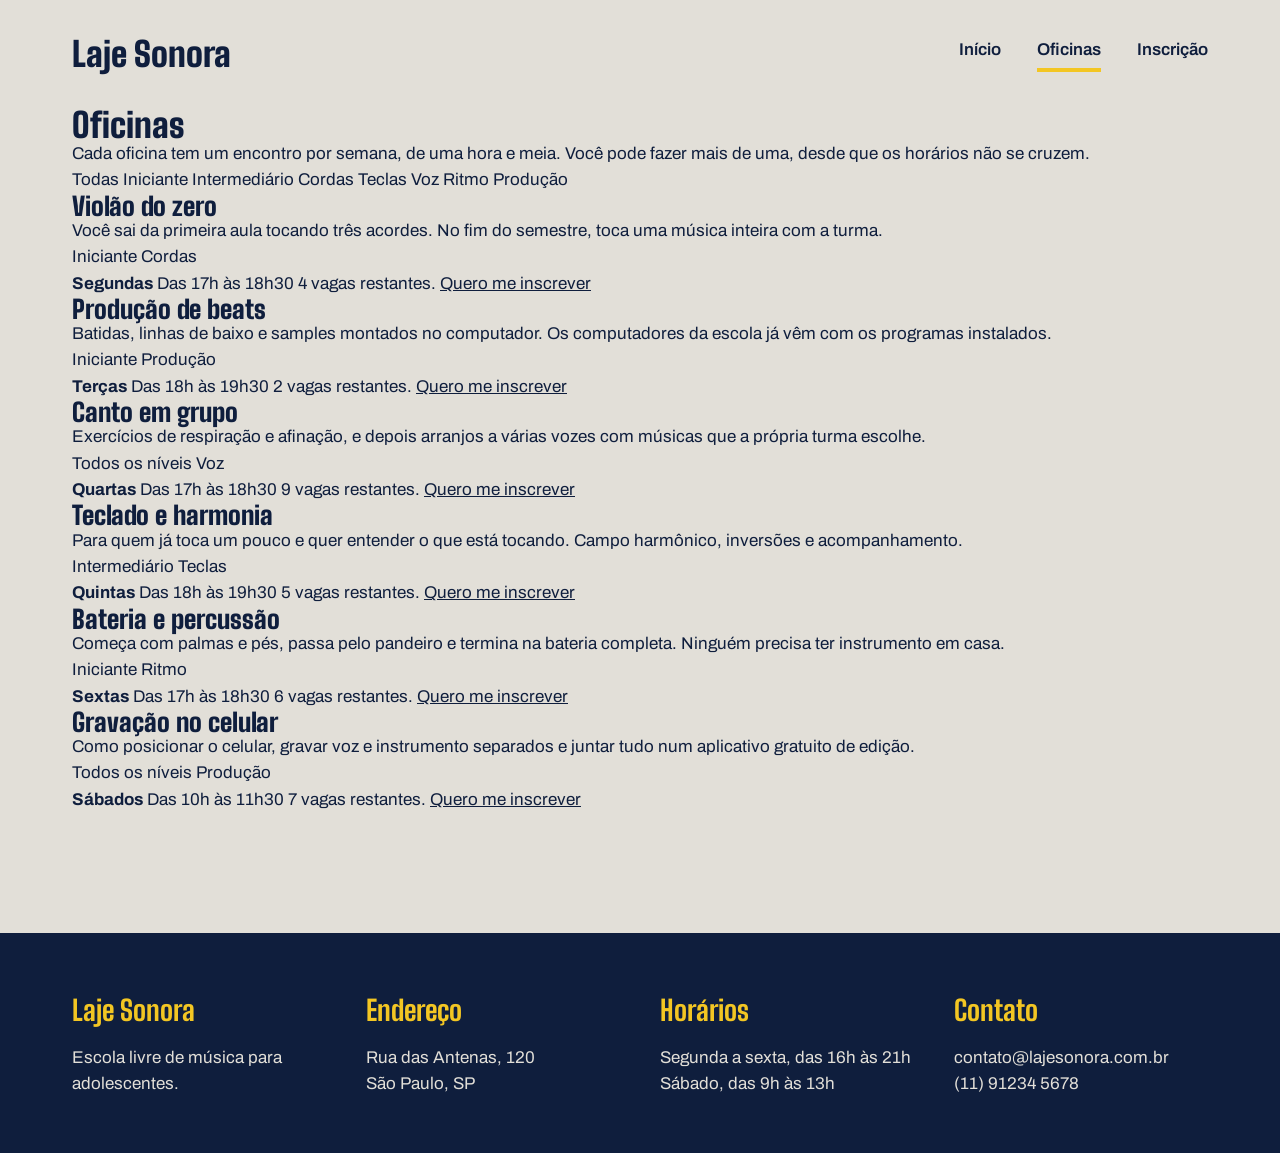
==== oficina.html @ 8aa1f268 "HTML da página de oficinas" ====
<!DOCTYPE html>
<html lang="pt-br">
<head>
    <meta charset="UTF-8">
    <meta name="viewport" content="width=device-width, initial-scale=1.0">
    <title>Laje Sonora | Oficinas</title>
    <link rel="stylesheet" href="/oficina.css">
    <link rel="preconnect" href="https://fonts.googleapis.com">
<link rel="preconnect" href="https://fonts.gstatic.com" crossorigin>
<link href="https://fonts.googleapis.com/css2?family=Archivo:ital,wght@0,100..900;1,100..900&family=Big+Shoulders:opsz,wght@10..72,100..900&display=swap" rel="stylesheet">
<link rel="preconnect" href="https://fonts.googleapis.com">
<link rel="preconnect" href="https://fonts.gstatic.com" crossorigin>
<link href="https://fonts.googleapis.com/css2?family=Archivo:ital,wght@0,100..900;1,100..900&family=Big+Shoulders:opsz,wght@10..72,100..900&display=swap" rel="stylesheet">
</head>
<body>
    <header class="conteudo topo">
        <a href="index.html" class="logo">Laje Sonora</a>
        <nav class="menu">
            <a href="index.html" >Início</a>
            <a href="oficina.html" class="atual" >Oficinas</a>
            <a href="inscrição.html">Inscrição</a>
        </nav>
    </header>
    <main class="conteudo">
        <h1 class="titulo-pagina">Oficinas</h1>
        <p class="subtitulo-pagina">Cada oficina tem um encontro por semana, de uma hora e meia. Você pode fazer mais de uma, desde que os horários não se cruzem.</p>
        <div class="filtros">
            <span class="filtro ativo">Todas</span>
            <span class="filtro">Iniciante</span>
            <span class="filtro">Intermediário</span>
            <span class="filtro">Cordas</span>
            <span class="filtro">Teclas</span>
            <span class="filtro">Voz</span>
            <span class="filtro">Ritmo</span>
            <span class="filtro">Produção</span>
        </div>
        <div class="lista">
            <article class="oficina">
                <div class="foto foto-azul">

                </div>
                <div class="oficina-texto">
                    <h2>Violão do zero</h2>
                    <p>Você sai da primeira aula tocando três acordes. No fim do semestre, toca uma música inteira com a turma.</p>
                    
                    <div class="etiquetas">
                        <span class="etiqueta">Iniciante</span>
                        <span class="etiqueta">Cordas</span>
                    </div>
                </div>
                <div class="oficina-detalhes">
                    <strong>Segundas</strong>
                    <span>Das 17h às 18h30</span>
                    <span>4 vagas restantes</span>.
                    <a href="inscrição.html">Quero me inscrever</a>

                </div>
            </article>
            
            <article class="oficina">
                <div class="foto foto-amarela">
                </div>
                <div class="oficina-texto">
                    <h2>Produção de beats</h2>
                    <p>Batidas, linhas de baixo e samples montados no computador. Os computadores da escola já vêm com os programas instalados.</p>
                    
                    <div class="etiquetas">
                        <span class="etiqueta">Iniciante</span>
                        <span class="etiqueta">Produção</span>
                    </div>
                </div>
                <div class="oficina-detalhes">
                    <strong>Terças</strong>
                    <span>Das 18h às 19h30</span>
                    <span>2 vagas restantes</span>.
                    <a href="inscrição.html">Quero me inscrever</a>

                </div>
            </article>

            <article class="oficina">
                <div class="foto foto-tinta">
                </div>
                <div class="oficina-texto">
                    <h2>Canto em grupo</h2>
                    <p>Exercícios de respiração e afinação, e depois arranjos a várias vozes com músicas que a própria turma escolhe.</p>
                    
                    <div class="etiquetas">
                        <span class="etiqueta">Todos os níveis</span>
                        <span class="etiqueta">Voz</span>
                    </div>
                </div>
                <div class="oficina-detalhes">
                    <strong>Quartas</strong>
                    <span>Das 17h às 18h30</span>
                    <span>9 vagas restantes</span>.
                    <a href="inscrição.html">Quero me inscrever</a>

                </div>
            </article>

            <article class="oficina">
                <div class="foto">
                </div>
                <div class="oficina-texto">
                    <h2>Teclado e harmonia</h2>
                    <p>Para quem já toca um pouco e quer entender o que está tocando. Campo harmônico, inversões e acompanhamento.</p>
                    
                    <div class="etiquetas">
                        <span class="etiqueta">Intermediário</span>
                        <span class="etiqueta">Teclas</span>
                    </div>
                </div>
                <div class="oficina-detalhes">
                    <strong>Quintas</strong>
                    <span>Das 18h às 19h30</span>
                    <span>5 vagas restantes</span>.
                    <a href="inscrição.html">Quero me inscrever</a>

                </div>
            </article>


            <article class="oficina">
                <div class="foto foto-azul">
                </div>
                <div class="oficina-texto">
                    <h2>Bateria e percussão</h2>
                    <p>Começa com palmas e pés, passa pelo pandeiro e termina na bateria completa. Ninguém precisa ter instrumento em casa.</p>
                    
                    <div class="etiquetas">
                        <span class="etiqueta">Iniciante</span>
                        <span class="etiqueta">Ritmo</span>
                    </div>
                </div>
                <div class="oficina-detalhes">
                    <strong>Sextas</strong>
                    <span>Das 17h às 18h30</span>
                    <span>6 vagas restantes</span>.
                    <a href="inscrição.html">Quero me inscrever</a>

                </div>
            </article>

            <article class="oficina">
                <div class="foto foto-amarela">
                </div>
                <div class="oficina-texto">
                    <h2>Gravação no celular</h2>
                    <p>Como posicionar o celular, gravar voz e instrumento separados e juntar tudo num aplicativo gratuito de edição.</p>
                    
                    <div class="etiquetas">
                        <span class="etiqueta">Todos os níveis</span>
                        <span class="etiqueta">Produção</span>
                    </div>
                </div>
                <div class="oficina-detalhes">
                    <strong>Sábados</strong>
                    <span>Das 10h às 11h30</span>
                    <span>7 vagas restantes</span>.
                    <a href="inscrição.html">Quero me inscrever</a>

                </div>
            </article>
        </div>
        
    </main>
    <footer class="rodape">
        <div class="conteudo rodape-colunas">
            <div class="rodape-coluna">
                <h4>Laje Sonora</h4>
                <p>Escola livre de música para <br>adolescentes.</p>
            </div>
            <div class="rodape-coluna">
                <h4>Endereço</h4>
                <p>Rua das Antenas, 120 <br>São Paulo, SP </p>
            </div>
            <div class="rodape-coluna">
                <h4>Horários</h4>
                <p> Segunda a sexta, das 16h às 21h <br>Sábado, das 9h às 13h </p>
            </div>
            <div class="rodape-coluna">
                <h4>Contato</h4>
                <p> contato@lajesonora.com.br <br>(11) 91234 5678</p>
            </div>
        </div>

    </footer>
</body>
</html>
---- oficina.css ----
* {
    margin: 0;
    padding: 0;
    box-sizing: border-box;
}
:root {
    --concreto: #E2DFD8;
    --concreto-escuro: #CBC7BE;
    --tinta: #0F1E3D;
    --caixa-dagua: #1F5FBF;
    --fita: #F3C623;
    --branco: #FFFFFF;
    --fonte-cartaz: "Big Shoulders", "Arial Narrow", sans-serif;
    --fonte-texto: "Archivo", Arial, sans-serif;

}
    body {
        background-color: var(--concreto);
        color: var(--tinta);
        font-family: var(--fonte-texto);
        font-size: 17px;
        line-height: 1.55;
    }
    a {
        color: inherit;
    }

    h1, h2, h3 {
        font-family: var(--fonte-cartaz);
        font-weight: 900;
        line-height: 0.95;

    }

    .conteudo {
        max-width: 1200px;
        margin-inline: auto;
        padding-inline: 32px;
    }

    .topo {
        padding-block: 28px;
        display: flex;
        justify-content: space-between;
        align-items: center;
    }
    .logo {
        font-family: var(--fonte-cartaz);
        font-size: 34px;
        font-weight: 900;
        text-decoration: none;
    }

    .menu {
        display: flex;
        gap: 36px;
    }

    .menu a {
        font-weight: 600;
        text-decoration: none;
        padding-bottom: 4px;
        border-bottom: 4px solid transparent
    }
    .menu a:hover {
        border-bottom-color: var(--tinta);
        
    }
    .menu a.atual {
        border-bottom-color: var(--fita) ;
    }
    .rodape {
        margin-top: 120px;
        background-color: var(--tinta);
        color: var(--concreto);
        padding-block: 56px;
    }
    
    .rodape-colunas {
        display: flex;
        gap: 40px;
    }
    
    .rodape-coluna {
        flex: 1;
    }
    
    .rodape h4 {
        font-family: var(--fonte-cartaz);
        font-size: 28px;
        color: var(--fita);
        margin-bottom: 12px;
    }
      .foto{
        background: var(--concreto-escuro);
    }
    .foto-azul{
        background: var(--caixa-dagua);
    }
    .foto-amarela{
        background: var(--fita);
    }
    .foto-tinta{
        background: var(--tinta);
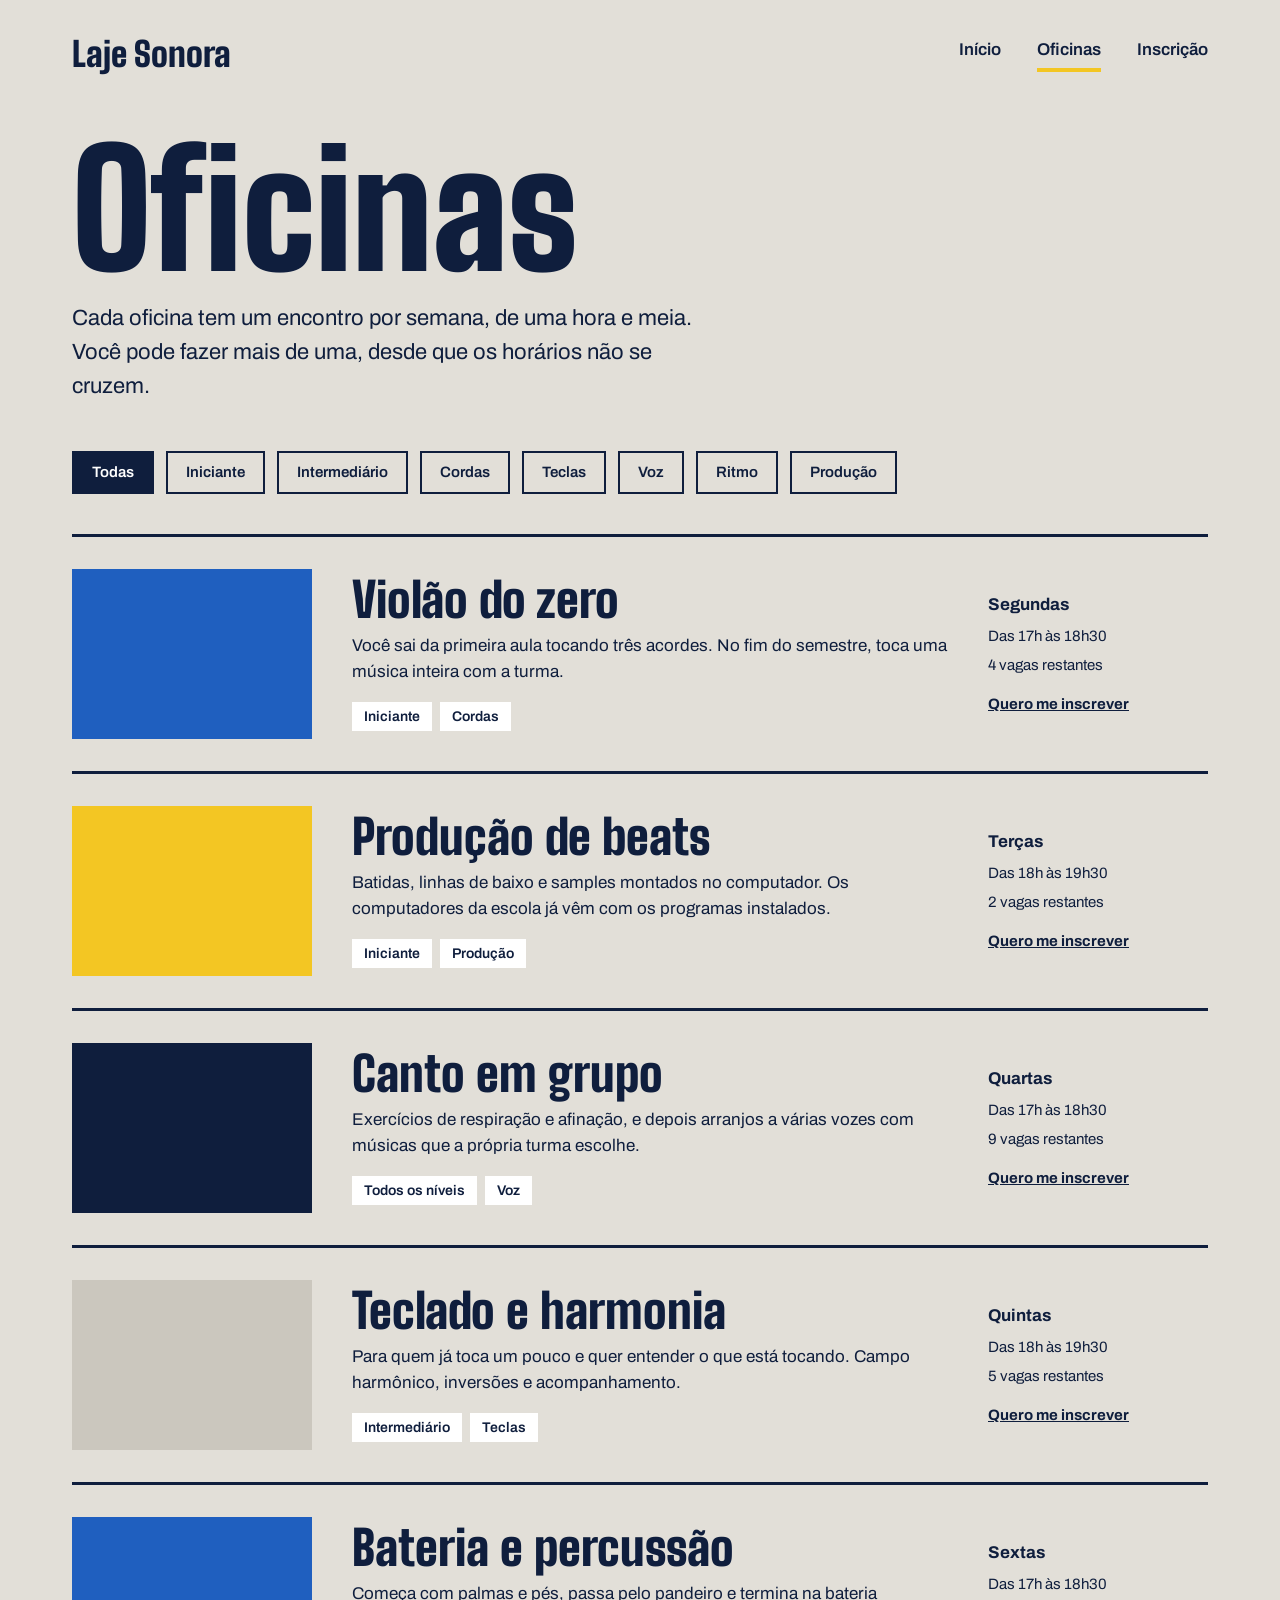
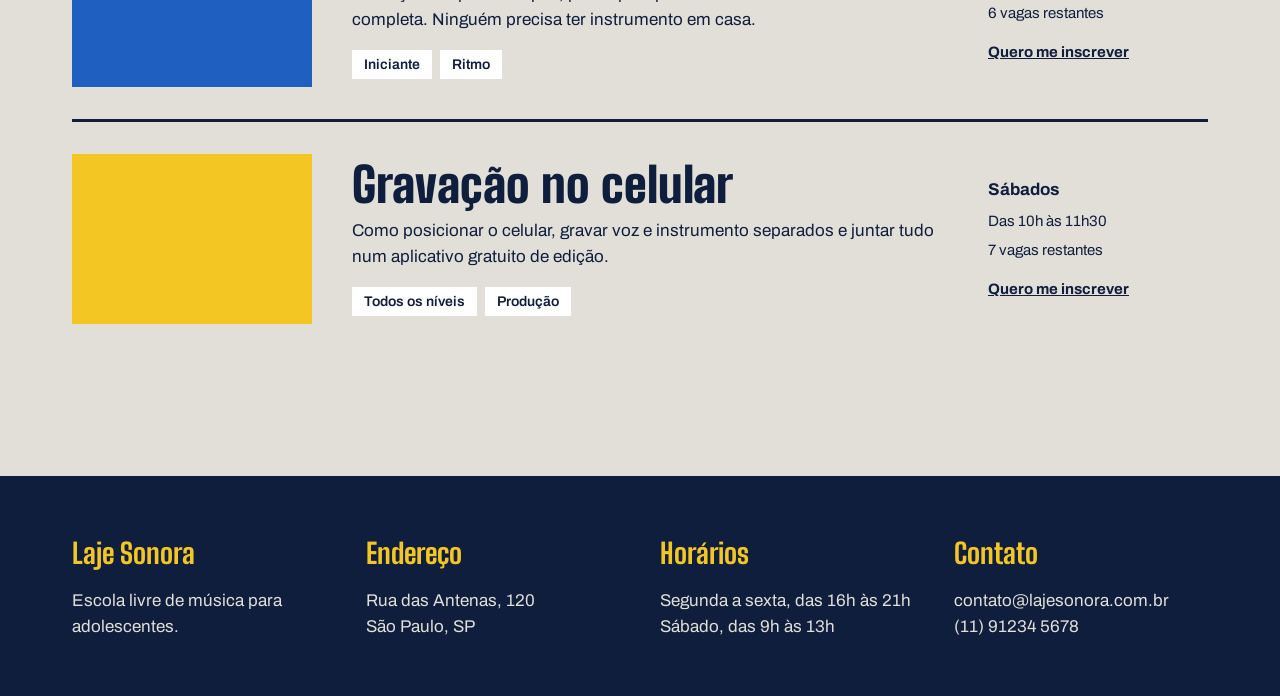
==== commit 218e1213: "Página de oficinas pronta" ====
--- a/oficina.html
+++ b/oficina.html
@@ -51,7 +51,7 @@
                 <div class="oficina-detalhes">
                     <strong>Segundas</strong>
                     <span>Das 17h às 18h30</span>
-                    <span>4 vagas restantes</span>.
+                    <span>4 vagas restantes</span>
                     <a href="inscrição.html">Quero me inscrever</a>
 
                 </div>
@@ -72,7 +72,7 @@
                 <div class="oficina-detalhes">
                     <strong>Terças</strong>
                     <span>Das 18h às 19h30</span>
-                    <span>2 vagas restantes</span>.
+                    <span>2 vagas restantes</span>
                     <a href="inscrição.html">Quero me inscrever</a>
 
                 </div>
@@ -93,7 +93,7 @@
                 <div class="oficina-detalhes">
                     <strong>Quartas</strong>
                     <span>Das 17h às 18h30</span>
-                    <span>9 vagas restantes</span>.
+                    <span>9 vagas restantes</span>
                     <a href="inscrição.html">Quero me inscrever</a>
 
                 </div>
@@ -114,7 +114,7 @@
                 <div class="oficina-detalhes">
                     <strong>Quintas</strong>
                     <span>Das 18h às 19h30</span>
-                    <span>5 vagas restantes</span>.
+                    <span>5 vagas restantes</span>
                     <a href="inscrição.html">Quero me inscrever</a>
 
                 </div>
@@ -136,7 +136,7 @@
                 <div class="oficina-detalhes">
                     <strong>Sextas</strong>
                     <span>Das 17h às 18h30</span>
-                    <span>6 vagas restantes</span>.
+                    <span>6 vagas restantes</span>
                     <a href="inscrição.html">Quero me inscrever</a>
 
                 </div>
@@ -157,7 +157,7 @@
                 <div class="oficina-detalhes">
                     <strong>Sábados</strong>
                     <span>Das 10h às 11h30</span>
-                    <span>7 vagas restantes</span>.
+                    <span>7 vagas restantes</span>
                     <a href="inscrição.html">Quero me inscrever</a>
 
                 </div>
--- a/oficina.css
+++ b/oficina.css
@@ -69,6 +69,8 @@
     .menu a.atual {
         border-bottom-color: var(--fita) ;
     }
+
+
     .rodape {
         margin-top: 120px;
         background-color: var(--tinta);
@@ -91,7 +93,7 @@
         color: var(--fita);
         margin-bottom: 12px;
     }
-      .foto{
+    .foto{
         background: var(--concreto-escuro);
     }
     .foto-azul{
@@ -101,4 +103,77 @@
         background: var(--fita);
     }
     .foto-tinta{
-        background: var(--tinta);+        background: var(--tinta);
+    }
+    .titulo-pagina{
+        font-size: 160px;
+        margin-top: 24px;
+    }
+        .subtitulo-pagina {
+            font-size: 22px;
+            max-width: 640px;
+            margin-top: 16px;
+        }
+        .filtros{
+            margin-top: 48px;
+            display: flex;
+            flex-wrap: wrap;
+            gap: 12px;   
+        }
+        .filtro{
+            border: 2px solid var(--tinta);
+            padding: 8px 18px;
+            font-weight: 600;
+            font-size: 15px;
+
+        }
+        .filtro.ativo{
+            background-color: var(--tinta);
+            color: var(--branco);
+        }
+        .lista{
+            margin-top: 40px;
+        }
+        .oficina{
+            padding-top: 32px;
+            padding-bottom: 32px;
+            border-top: 3px solid var(--tinta);
+            display: flex;
+            align-items: center;
+            gap: 40px;
+}
+.oficina .foto{
+    width: 240px;
+    height: 170px;
+}
+.oficina-texto{
+    flex: 1;
+} .oficina .foto{
+    flex-shrink: 0;
+}.oficina h2{
+    font-size: 48px;
+    margin-bottom: 10px;
+} .etiquetas{
+    margin-top: 16px;
+    display: flex;
+    gap: 8px;
+} .etiqueta{
+    background-color: #fff;
+    padding: 4px 12px;
+   font-size: 14px;
+   font-weight: 600;
+} .oficina-detalhes{
+    width: 220px;
+    font-size: 15px;
+    display: flex;
+    flex-direction: column;
+    gap: 6px;
+}
+.oficina-detalhes strong{
+    font-size: 17px;
+}
+.oficina-detalhes a{
+
+    margin-top: 10px;
+    font-weight: 700;
+}
